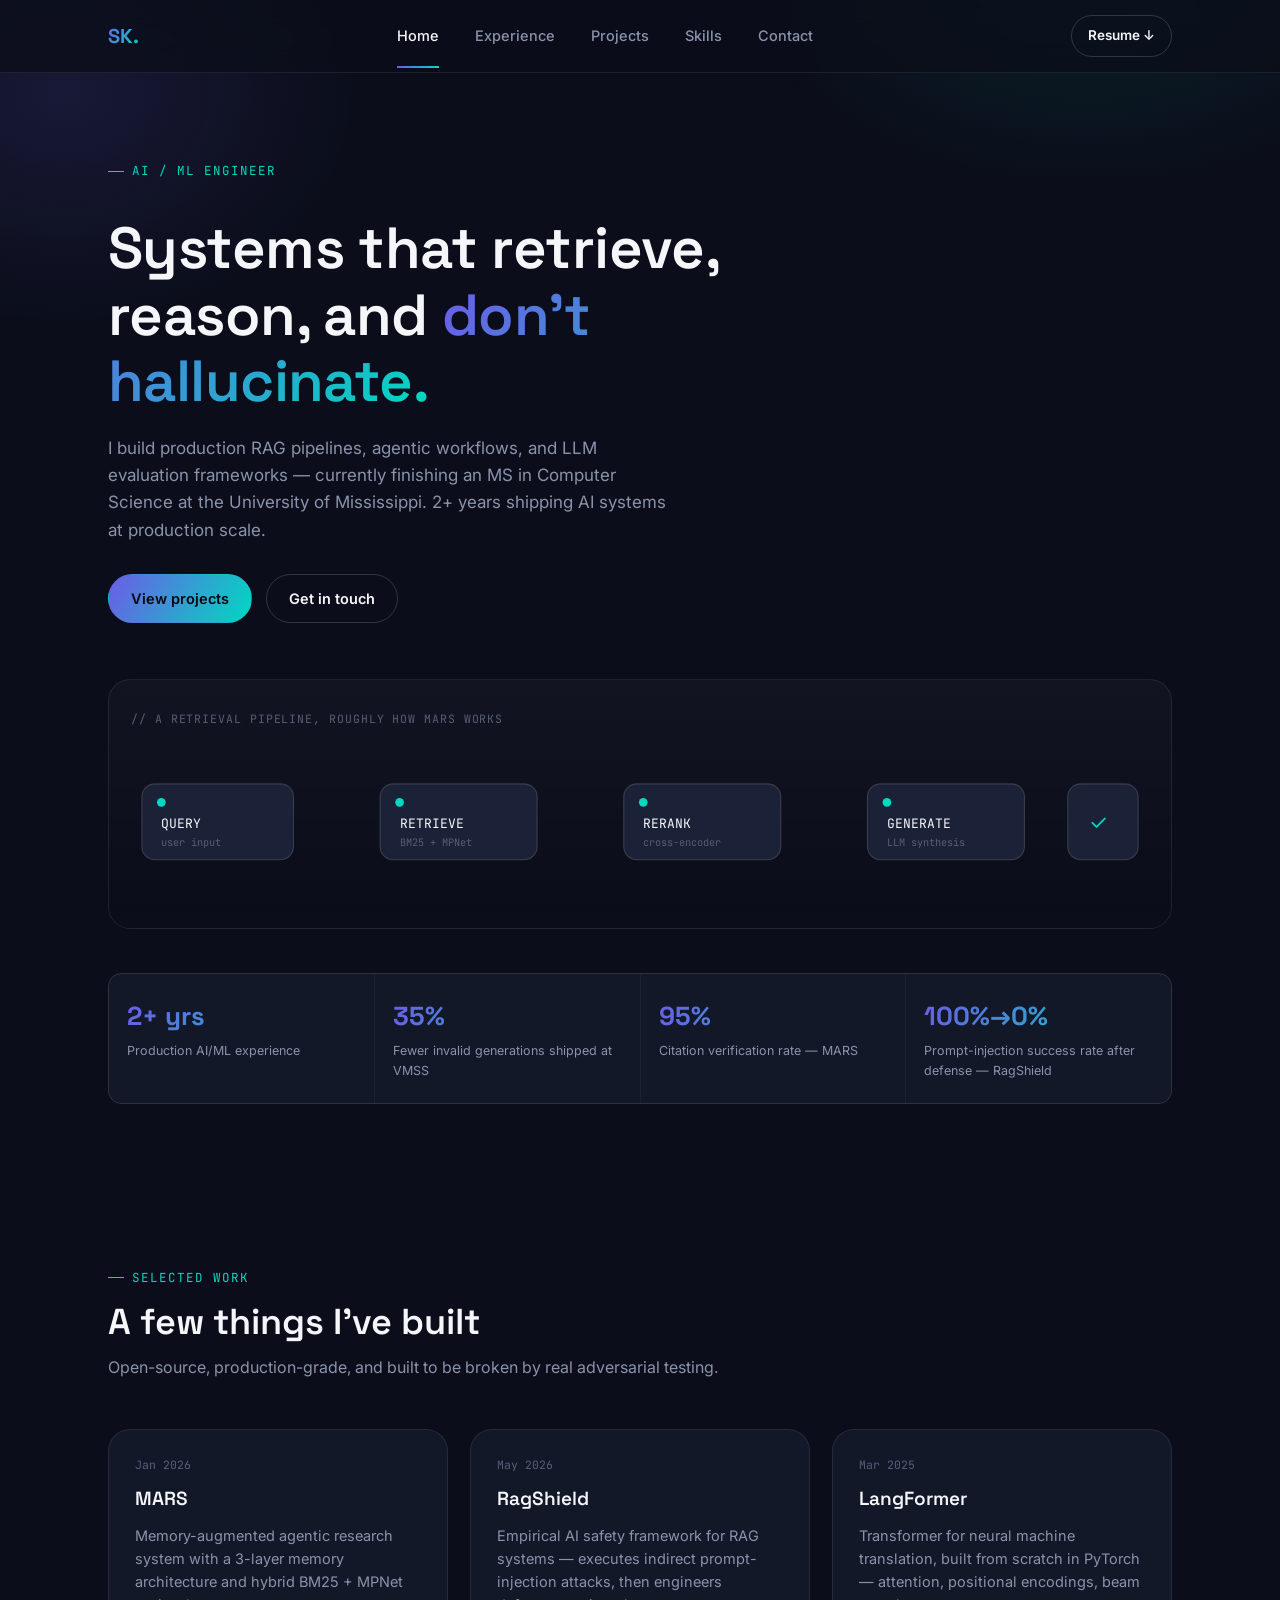
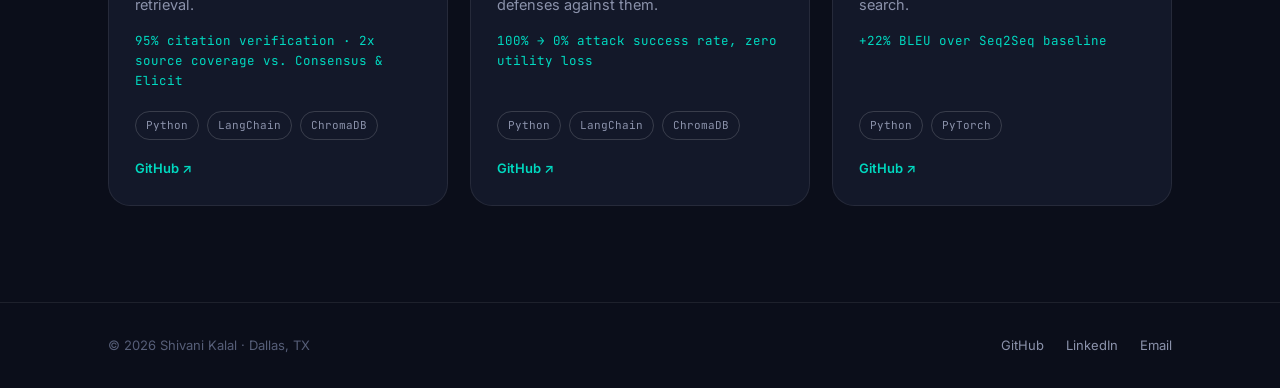
==== index.html @ 66dcbc68 "Add files via upload" ====
<!DOCTYPE html>
<html lang="en">
<head>
<meta charset="UTF-8">
<meta name="viewport" content="width=device-width, initial-scale=1.0">
<title>Shivani Kalal | AI/ML Engineer</title>
<meta name="description" content="Shivani Kalal — AI/ML Engineer building production RAG pipelines, agentic systems, and LLM evaluation frameworks.">
<link rel="stylesheet" href="styles.css">
</head>
<body>

<nav class="nav">
  <div class="wrap">
    <a href="index.html" class="logo">SK.</a>
    <ul class="nav-links">
      <li><a href="index.html">Home</a></li>
      <li><a href="experience.html">Experience</a></li>
      <li><a href="projects.html">Projects</a></li>
      <li><a href="skills.html">Skills</a></li>
      <li><a href="contact.html">Contact</a></li>
    </ul>
    <div class="nav-actions">
      <a href="assets/Shivani_Kalal_Resume.pdf" class="btn btn-ghost btn-sm" download>Resume ↓</a>
      <button class="nav-toggle" aria-label="Toggle menu" aria-expanded="false">☰</button>
    </div>
  </div>
</nav>

<header class="hero">
  <div class="wrap">
    <div class="hero-inner">
      <span class="eyebrow">AI / ML Engineer</span>
      <h1>Systems that retrieve, reason, and <span class="grad">don't hallucinate.</span></h1>
      <p class="hero-sub">I build production RAG pipelines, agentic workflows, and LLM evaluation frameworks — currently finishing an MS in Computer Science at the University of Mississippi. 2+ years shipping AI systems at production scale.</p>
      <div class="hero-actions">
        <a href="projects.html" class="btn btn-primary">View projects</a>
        <a href="contact.html" class="btn btn-ghost">Get in touch</a>
      </div>
    </div>

    <div class="pipeline">
      <div class="pipeline-label">// a retrieval pipeline, roughly how MARS works</div>
      <svg viewBox="0 0 940 140" xmlns="http://www.w3.org/2000/svg" role="img" aria-label="Diagram of a retrieval pipeline: query, retrieve, rerank, generate, verify">
        <defs>
          <linearGradient id="pl-grad" x1="0" y1="0" x2="1" y2="0">
            <stop offset="0%" stop-color="#6C5CE7"/>
            <stop offset="100%" stop-color="#00D9C0"/>
          </linearGradient>
        </defs>

        <!-- connecting lines -->
        <path class="pl-line" d="M150,70 L225,70"/>
        <path class="pl-line" d="M375,70 L450,70"/>
        <path class="pl-line" d="M600,70 L675,70"/>
        <path class="pl-line" d="M825,70 L860,70"/>

        <!-- node 1: query -->
        <g class="pl-n1">
          <rect class="pl-node-bg" x="10" y="35" width="140" height="70" rx="12"/>
          <circle class="pl-dot" cx="28" cy="52" r="4" fill="#00D9C0"/>
          <text class="pl-node-label" x="28" y="76">QUERY</text>
          <text class="pl-node-sub" x="28" y="92">user input</text>
        </g>

        <!-- node 2: retrieve -->
        <g class="pl-n2">
          <rect class="pl-node-bg" x="230" y="35" width="145" height="70" rx="12"/>
          <circle class="pl-dot" cx="248" cy="52" r="4" fill="#00D9C0"/>
          <text class="pl-node-label" x="248" y="76">RETRIEVE</text>
          <text class="pl-node-sub" x="248" y="92">BM25 + MPNet</text>
        </g>

        <!-- node 3: rerank -->
        <g class="pl-n3">
          <rect class="pl-node-bg" x="455" y="35" width="145" height="70" rx="12"/>
          <circle class="pl-dot" cx="473" cy="52" r="4" fill="#00D9C0"/>
          <text class="pl-node-label" x="473" y="76">RERANK</text>
          <text class="pl-node-sub" x="473" y="92">cross-encoder</text>
        </g>

        <!-- node 4: generate -->
        <g class="pl-n4">
          <rect class="pl-node-bg" x="680" y="35" width="145" height="70" rx="12"/>
          <circle class="pl-dot" cx="698" cy="52" r="4" fill="#00D9C0"/>
          <text class="pl-node-label" x="698" y="76">GENERATE</text>
          <text class="pl-node-sub" x="698" y="92">LLM synthesis</text>
        </g>

        <!-- node 5: verify -->
        <g class="pl-n5">
          <rect class="pl-node-bg" x="865" y="35" width="65" height="70" rx="12" stroke="#00D9C0"/>
          <text class="pl-check" x="885" y="78" font-size="20" fill="#00D9C0">✓</text>
        </g>
      </svg>
    </div>

    <div class="stat-strip">
      <div class="stat">
        <div class="num">2+ yrs</div>
        <div class="label">Production AI/ML experience</div>
      </div>
      <div class="stat">
        <div class="num">35%</div>
        <div class="label">Fewer invalid generations shipped at VMSS</div>
      </div>
      <div class="stat">
        <div class="num">95%</div>
        <div class="label">Citation verification rate — MARS</div>
      </div>
      <div class="stat">
        <div class="num">100%→0%</div>
        <div class="label">Prompt-injection success rate after defense — RagShield</div>
      </div>
    </div>
  </div>
</header>

<section id="featured-projects">
  <div class="wrap">
    <div class="section-head">
      <span class="eyebrow">Selected work</span>
      <h2>A few things I've built</h2>
      <p>Open-source, production-grade, and built to be broken by real adversarial testing.</p>
    </div>

    <div class="card-grid">
      <div class="card">
        <div class="card-top">
          <span class="card-date">Jan 2026</span>
        </div>
        <h3>MARS</h3>
        <p>Memory-augmented agentic research system with a 3-layer memory architecture and hybrid BM25 + MPNet retrieval.</p>
        <span class="metric">95% citation verification · 2x source coverage vs. Consensus &amp; Elicit</span>
        <div class="tag-row">
          <span class="tag">Python</span>
          <span class="tag">LangChain</span>
          <span class="tag">ChromaDB</span>
        </div>
        <div class="card-links">
          <a href="https://github.com/Shivani176" target="_blank" rel="noopener">GitHub ↗</a>
        </div>
      </div>

      <div class="card">
        <div class="card-top">
          <span class="card-date">May 2026</span>
        </div>
        <h3>RagShield</h3>
        <p>Empirical AI safety framework for RAG systems — executes indirect prompt-injection attacks, then engineers defenses against them.</p>
        <span class="metric">100% → 0% attack success rate, zero utility loss</span>
        <div class="tag-row">
          <span class="tag">Python</span>
          <span class="tag">LangChain</span>
          <span class="tag">ChromaDB</span>
        </div>
        <div class="card-links">
          <a href="https://github.com/Shivani176" target="_blank" rel="noopener">GitHub ↗</a>
        </div>
      </div>

      <div class="card">
        <div class="card-top">
          <span class="card-date">Mar 2025</span>
        </div>
        <h3>LangFormer</h3>
        <p>Transformer for neural machine translation, built from scratch in PyTorch — attention, positional encodings, beam search.</p>
        <span class="metric">+22% BLEU over Seq2Seq baseline</span>
        <div class="tag-row">
          <span class="tag">Python</span>
          <span class="tag">PyTorch</span>
        </div>
        <div class="card-links">
          <a href="https://github.com/Shivani176" target="_blank" rel="noopener">GitHub ↗</a>
        </div>
      </div>
    </div>
  </div>
</section>

<footer>
  <div class="wrap">
    <span class="footer-note">© 2026 Shivani Kalal · Dallas, TX</span>
    <div class="footer-links">
      <a href="https://github.com/Shivani176" target="_blank" rel="noopener">GitHub</a>
      <a href="https://linkedin.com/in/shivani-rk" target="_blank" rel="noopener">LinkedIn</a>
      <a href="mailto:shivani.rk06@gmail.com">Email</a>
    </div>
  </div>
</footer>

<script src="script.js"></script>
</body>
</html>
---- styles.css ----
/* ============================================
   Shivani Kalal — Portfolio
   Design tokens
   ============================================ */
@import url('https://fonts.googleapis.com/css2?family=Space+Grotesk:wght@500;600;700&family=Inter:wght@400;500;600&family=JetBrains+Mono:wght@400;500&display=swap');

:root{
  --bg:            #0B0E1A;
  --bg-surface:    #131829;
  --bg-surface-2:  #1B2136;
  --border:        rgba(255,255,255,0.08);
  --border-strong: rgba(255,255,255,0.16);

  --text:          #F5F6FA;
  --text-muted:    #8B92AB;
  --text-dim:      #565E78;

  --violet: #6C5CE7;
  --teal:   #00D9C0;
  --coral:  #FF6B9D;

  --grad-primary: linear-gradient(120deg, var(--violet), var(--teal));
  --grad-accent:  linear-gradient(120deg, var(--coral), var(--violet));
  --grad-glow:    radial-gradient(circle, rgba(108,92,231,0.35), transparent 70%);

  --font-display: 'Space Grotesk', sans-serif;
  --font-body:    'Inter', sans-serif;
  --font-mono:    'JetBrains Mono', monospace;

  --radius-sm: 8px;
  --radius-md: 14px;
  --radius-lg: 22px;

  --max-width: 1120px;
}

/* ============================================
   Reset
   ============================================ */
*, *::before, *::after{ box-sizing: border-box; }
html{ scroll-behavior: smooth; }
body{
  margin: 0;
  background: var(--bg);
  color: var(--text);
  font-family: var(--font-body);
  font-size: 16px;
  line-height: 1.6;
  -webkit-font-smoothing: antialiased;
}
img{ max-width: 100%; display: block; }
a{ color: inherit; text-decoration: none; }
ul{ list-style: none; margin: 0; padding: 0; }
h1,h2,h3,h4{ font-family: var(--font-display); font-weight: 600; margin: 0; line-height: 1.15; }
p{ margin: 0; }
button{ font-family: inherit; cursor: pointer; }

:focus-visible{
  outline: 2px solid var(--teal);
  outline-offset: 3px;
  border-radius: 4px;
}

@media (prefers-reduced-motion: reduce){
  *{ animation-duration: 0.01ms !important; animation-iteration-count: 1 !important; transition-duration: 0.01ms !important; scroll-behavior: auto !important; }
}

/* ============================================
   Background atmosphere
   ============================================ */
body::before{
  content: "";
  position: fixed;
  inset: 0;
  background:
    radial-gradient(600px 400px at 85% -5%, rgba(0,217,192,0.10), transparent 60%),
    radial-gradient(500px 400px at 5% 10%, rgba(108,92,231,0.14), transparent 60%);
  pointer-events: none;
  z-index: 0;
}

/* ============================================
   Layout helpers
   ============================================ */
.wrap{
  max-width: var(--max-width);
  margin: 0 auto;
  padding: 0 28px;
  position: relative;
  z-index: 1;
}
section{ padding: 96px 0; position: relative; z-index: 1; }
.section-head{ margin-bottom: 48px; max-width: 620px; }
.eyebrow{
  display: inline-flex;
  align-items: center;
  gap: 8px;
  font-family: var(--font-mono);
  font-size: 12.5px;
  letter-spacing: 0.08em;
  text-transform: uppercase;
  color: var(--teal);
  margin-bottom: 14px;
}
.eyebrow::before{
  content: "";
  width: 16px; height: 1px;
  background: var(--teal);
}
.section-head h2{ font-size: clamp(26px, 3.4vw, 36px); margin-bottom: 12px; }
.section-head p{ color: var(--text-muted); font-size: 16px; }

/* ============================================
   Nav
   ============================================ */
.nav{
  position: sticky; top: 0; z-index: 50;
  background: rgba(11,14,26,0.75);
  backdrop-filter: blur(14px);
  border-bottom: 1px solid var(--border);
}
.nav .wrap{
  display: flex; align-items: center; justify-content: space-between;
  height: 72px;
}
.logo{
  font-family: var(--font-display);
  font-weight: 700;
  font-size: 20px;
  background: var(--grad-primary);
  -webkit-background-clip: text;
  background-clip: text;
  color: transparent;
}
.nav-links{
  display: flex;
  align-items: center;
  gap: 36px;
}
.nav-links a{
  font-size: 14.5px;
  color: var(--text-muted);
  font-weight: 500;
  transition: color 0.2s ease;
  position: relative;
}
.nav-links a:hover, .nav-links a.active{ color: var(--text); }
.nav-links a.active::after{
  content: "";
  position: absolute;
  left: 0; right: 0; bottom: -24px;
  height: 2px;
  background: var(--grad-primary);
}
.nav-actions{ display: flex; align-items: center; gap: 14px; }
.nav-toggle{
  display: none;
  background: none; border: 1px solid var(--border-strong);
  border-radius: var(--radius-sm);
  width: 40px; height: 40px;
  color: var(--text);
  align-items: center; justify-content: center;
}

/* ============================================
   Buttons
   ============================================ */
.btn{
  display: inline-flex;
  align-items: center;
  gap: 8px;
  padding: 12px 22px;
  border-radius: 999px;
  font-size: 14.5px;
  font-weight: 600;
  border: 1px solid transparent;
  transition: transform 0.2s ease, box-shadow 0.2s ease, border-color 0.2s ease, background 0.2s ease;
  white-space: nowrap;
}
.btn-primary{
  background: var(--grad-primary);
  color: #06070D;
}
.btn-primary:hover{ transform: translateY(-2px); box-shadow: 0 10px 30px -8px rgba(0,217,192,0.45); }
.btn-ghost{
  background: transparent;
  border-color: var(--border-strong);
  color: var(--text);
}
.btn-ghost:hover{ border-color: var(--teal); color: var(--teal); transform: translateY(-2px); }
.btn-sm{ padding: 9px 16px; font-size: 13.5px; }

/* ============================================
   Hero
   ============================================ */
.hero{ padding: 88px 0 60px; }
.hero-inner{ display: grid; gap: 20px; max-width: 720px; }
.hero h1{
  font-size: clamp(36px, 5.6vw, 58px);
  letter-spacing: -0.01em;
}
.hero h1 .grad{
  background: var(--grad-primary);
  -webkit-background-clip: text; background-clip: text; color: transparent;
}
.hero-sub{
  font-size: 17px;
  color: var(--text-muted);
  max-width: 560px;
}
.hero-actions{ display: flex; gap: 14px; flex-wrap: wrap; margin-top: 10px; }

/* Pipeline diagram */
.pipeline{
  margin-top: 56px;
  padding: 30px 22px 22px;
  border: 1px solid var(--border);
  border-radius: var(--radius-lg);
  background: linear-gradient(180deg, rgba(255,255,255,0.03), rgba(255,255,255,0));
  overflow-x: auto;
}
.pipeline-label{
  font-family: var(--font-mono);
  font-size: 11.5px;
  color: var(--text-dim);
  text-transform: uppercase;
  letter-spacing: 0.08em;
  margin-bottom: 18px;
}
.pipeline svg{ width: 100%; height: auto; min-width: 560px; }
.pl-node-bg{ fill: var(--bg-surface-2); stroke: var(--border-strong); stroke-width: 1; }
.pl-node-label{ fill: var(--text); font-family: var(--font-mono); font-size: 12px; }
.pl-node-sub{ fill: var(--text-dim); font-family: var(--font-mono); font-size: 9.5px; }
.pl-dot{ animation: pl-pulse 3.6s ease-in-out infinite; }
.pl-line{
  stroke: url(#pl-grad);
  stroke-width: 2;
  fill: none;
  stroke-dasharray: 6 7;
  animation: pl-flow 1.4s linear infinite;
}
.pl-check{ animation: pl-pulse 3.6s ease-in-out infinite; animation-delay: 2.6s; }

@keyframes pl-flow{ to{ stroke-dashoffset: -26; } }
@keyframes pl-pulse{
  0%, 100%{ opacity: 0.35; }
  8%, 18%{ opacity: 1; }
}
.pl-n2 .pl-dot{ animation-delay: 0.5s; }
.pl-n3 .pl-dot{ animation-delay: 1.1s; }
.pl-n4 .pl-dot{ animation-delay: 1.7s; }
.pl-n5 .pl-dot{ animation-delay: 2.3s; }

/* Stat strip */
.stat-strip{
  display: grid;
  grid-template-columns: repeat(4, 1fr);
  gap: 1px;
  background: var(--border);
  border: 1px solid var(--border);
  border-radius: var(--radius-md);
  overflow: hidden;
  margin-top: 44px;
}
.stat{
  background: var(--bg-surface);
  padding: 22px 18px;
  text-align: left;
}
.stat .num{
  font-family: var(--font-display);
  font-size: 26px;
  font-weight: 700;
  background: var(--grad-primary);
  -webkit-background-clip: text; background-clip: text; color: transparent;
}
.stat .label{ font-size: 12.5px; color: var(--text-muted); margin-top: 4px; }

/* ============================================
   Cards (projects)
   ============================================ */
.card-grid{
  display: grid;
  grid-template-columns: repeat(3, 1fr);
  gap: 22px;
}
.card{
  background: var(--bg-surface);
  border: 1px solid var(--border);
  border-radius: var(--radius-lg);
  padding: 26px;
  display: flex;
  flex-direction: column;
  gap: 14px;
  position: relative;
  transition: border-color 0.25s ease, transform 0.25s ease;
}
.card:hover{ border-color: var(--border-strong); transform: translateY(-4px); }
.card::before{
  content: "";
  position: absolute;
  inset: -1px;
  border-radius: var(--radius-lg);
  padding: 1px;
  background: var(--grad-primary);
  opacity: 0;
  transition: opacity 0.25s ease;
  -webkit-mask: linear-gradient(#000 0 0) content-box, linear-gradient(#000 0 0);
  -webkit-mask-composite: xor;
  mask-composite: exclude;
  pointer-events: none;
}
.card:hover::before{ opacity: 1; }
.card-top{ display: flex; align-items: center; justify-content: space-between; }
.card-date{ font-family: var(--font-mono); font-size: 11.5px; color: var(--text-dim); }
.card h3{ font-size: 19px; }
.card p{ color: var(--text-muted); font-size: 14.5px; }
.card .metric{
  font-family: var(--font-mono);
  font-size: 12.5px;
  color: var(--teal);
}
.tag-row{ display: flex; flex-wrap: wrap; gap: 8px; margin-top: auto; padding-top: 6px; }
.tag{
  font-family: var(--font-mono);
  font-size: 11px;
  padding: 5px 10px;
  border-radius: 999px;
  border: 1px solid var(--border-strong);
  color: var(--text-muted);
}
.card-links{ display: flex; gap: 16px; margin-top: 4px; }
.card-links a{ font-size: 13px; font-weight: 600; color: var(--teal); }
.card-links a:hover{ color: var(--coral); }

/* ============================================
   Timeline (experience)
   ============================================ */
.timeline{ position: relative; padding-left: 32px; }
.timeline::before{
  content: "";
  position: absolute; left: 6px; top: 6px; bottom: 6px;
  width: 2px;
  background: var(--grad-primary);
  opacity: 0.4;
}
.tl-item{ position: relative; padding-bottom: 52px; }
.tl-item:last-child{ padding-bottom: 0; }
.tl-item::before{
  content: "";
  position: absolute; left: -32px; top: 4px;
  width: 12px; height: 12px;
  border-radius: 50%;
  background: var(--bg);
  border: 2px solid var(--teal);
}
.tl-role{ font-size: 20px; margin-bottom: 2px; }
.tl-org{ color: var(--teal); font-size: 14.5px; font-weight: 500; }
.tl-date{ font-family: var(--font-mono); font-size: 12px; color: var(--text-dim); margin: 6px 0 14px; }
.tl-bullets li{
  color: var(--text-muted);
  font-size: 14.5px;
  padding-left: 18px;
  position: relative;
  margin-bottom: 10px;
}
.tl-bullets li::before{
  content: "";
  position: absolute; left: 0; top: 8px;
  width: 6px; height: 6px;
  border-radius: 50%;
  background: var(--coral);
}

/* ============================================
   Skills
   ============================================ */
.skill-groups{ display: grid; grid-template-columns: repeat(2, 1fr); gap: 20px; }
.skill-card{
  background: var(--bg-surface);
  border: 1px solid var(--border);
  border-radius: var(--radius-md);
  padding: 22px 24px;
}
.skill-card h3{
  font-size: 13px;
  font-family: var(--font-mono);
  text-transform: uppercase;
  letter-spacing: 0.06em;
  color: var(--text-dim);
  margin-bottom: 14px;
}
.chip-row{ display: flex; flex-wrap: wrap; gap: 9px; }
.chip{
  font-size: 13px;
  padding: 7px 13px;
  border-radius: 8px;
  background: var(--bg-surface-2);
  border: 1px solid var(--border);
  color: var(--text);
  transition: border-color 0.2s ease, color 0.2s ease;
}
.chip:hover{ border-color: var(--teal); color: var(--teal); }

/* ============================================
   Contact
   ============================================ */
.contact-grid{
  display: grid;
  grid-template-columns: 1.1fr 1fr;
  gap: 40px;
  align-items: start;
}
.contact-cards{ display: grid; gap: 14px; }
.contact-card{
  display: flex; align-items: center; gap: 14px;
  background: var(--bg-surface);
  border: 1px solid var(--border);
  border-radius: var(--radius-md);
  padding: 16px 18px;
  transition: border-color 0.2s ease, transform 0.2s ease;
}
.contact-card:hover{ border-color: var(--teal); transform: translateX(4px); }
.contact-icon{
  width: 38px; height: 38px;
  border-radius: 10px;
  background: var(--grad-primary);
  display: flex; align-items: center; justify-content: center;
  flex-shrink: 0;
  color: #06070D;
  font-family: var(--font-mono);
  font-weight: 700;
  font-size: 13px;
}
.contact-meta .k{ font-size: 12px; color: var(--text-dim); font-family: var(--font-mono); }
.contact-meta .v{ font-size: 14.5px; font-weight: 500; }

.form{ display: grid; gap: 16px; background: var(--bg-surface); border: 1px solid var(--border); border-radius: var(--radius-lg); padding: 28px; }
.field{ display: grid; gap: 8px; }
.field label{ font-size: 12.5px; font-family: var(--font-mono); color: var(--text-dim); text-transform: uppercase; letter-spacing: 0.05em; }
.field input, .field textarea{
  background: var(--bg-surface-2);
  border: 1px solid var(--border-strong);
  border-radius: var(--radius-sm);
  padding: 12px 14px;
  color: var(--text);
  font-family: var(--font-body);
  font-size: 14.5px;
  resize: vertical;
}
.field input:focus, .field textarea:focus{ outline: none; border-color: var(--teal); }

/* ============================================
   Footer
   ============================================ */
footer{
  border-top: 1px solid var(--border);
  padding: 32px 0;
}
footer .wrap{
  display: flex; align-items: center; justify-content: space-between;
  flex-wrap: wrap; gap: 12px;
}
.footer-note{ font-size: 13px; color: var(--text-dim); }
.footer-links{ display: flex; gap: 22px; }
.footer-links a{ font-size: 13px; color: var(--text-muted); }
.footer-links a:hover{ color: var(--teal); }

/* ============================================
   Page hero (secondary pages)
   ============================================ */
.page-hero{ padding: 64px 0 20px; }
.page-hero h1{ font-size: clamp(30px, 4.4vw, 44px); }
.page-hero p{ color: var(--text-muted); margin-top: 12px; max-width: 560px; }

/* ============================================
   Responsive
   ============================================ */
@media (max-width: 860px){
  .card-grid{ grid-template-columns: 1fr 1fr; }
  .skill-groups{ grid-template-columns: 1fr; }
  .contact-grid{ grid-template-columns: 1fr; }
  .stat-strip{ grid-template-columns: repeat(2, 1fr); }
}

@media (max-width: 680px){
  section{ padding: 64px 0; }
  .nav-links{
    position: fixed; top: 72px; left: 0; right: 0;
    background: var(--bg-surface);
    border-bottom: 1px solid var(--border);
    flex-direction: column;
    align-items: flex-start;
    padding: 20px 28px 28px;
    gap: 20px;
    transform: translateY(-130%);
    transition: transform 0.28s ease;
    z-index: 40;
  }
  .nav-links.open{ transform: translateY(0); }
  .nav-links a.active::after{ display: none; }
  .nav-toggle{ display: flex; }
  .nav-actions .btn-ghost{ display: none; }
  .card-grid{ grid-template-columns: 1fr; }
  .stat-strip{ grid-template-columns: 1fr 1fr; }
  .hero-actions .btn{ flex: 1; justify-content: center; }
}
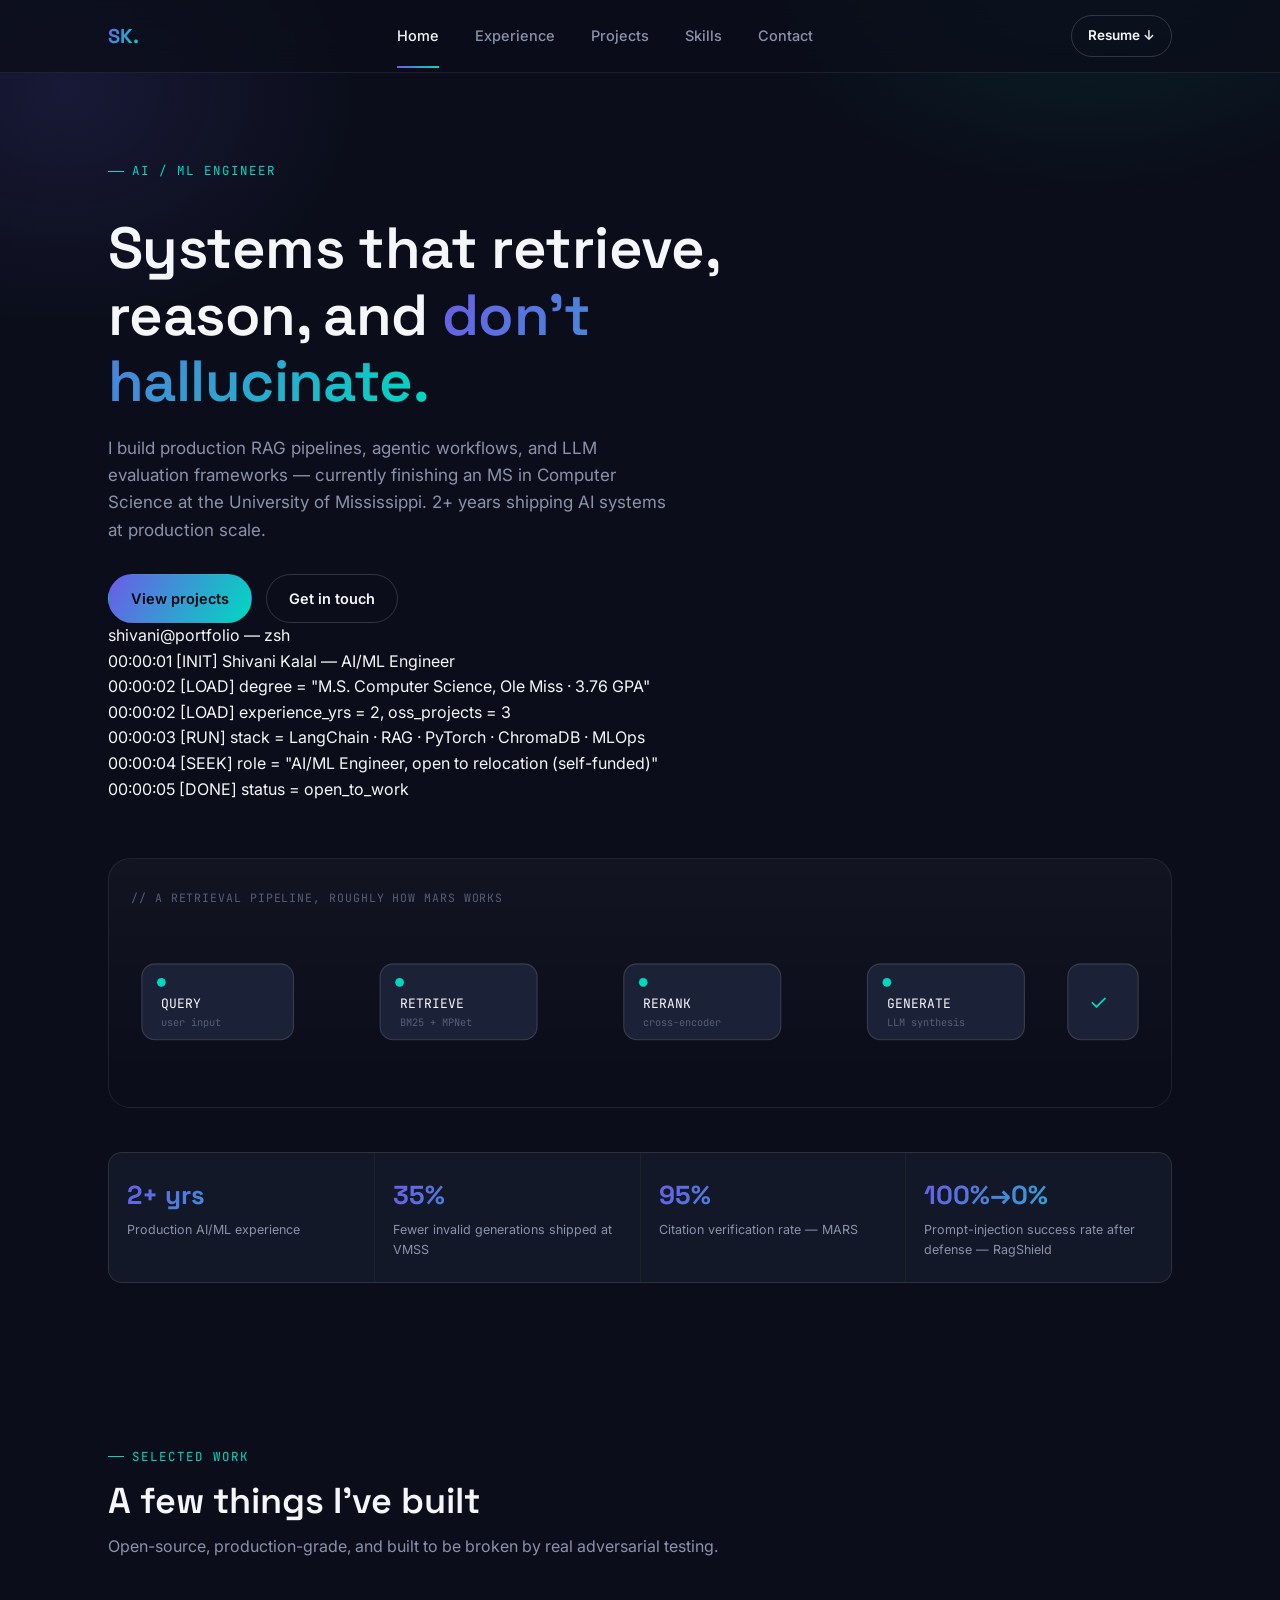
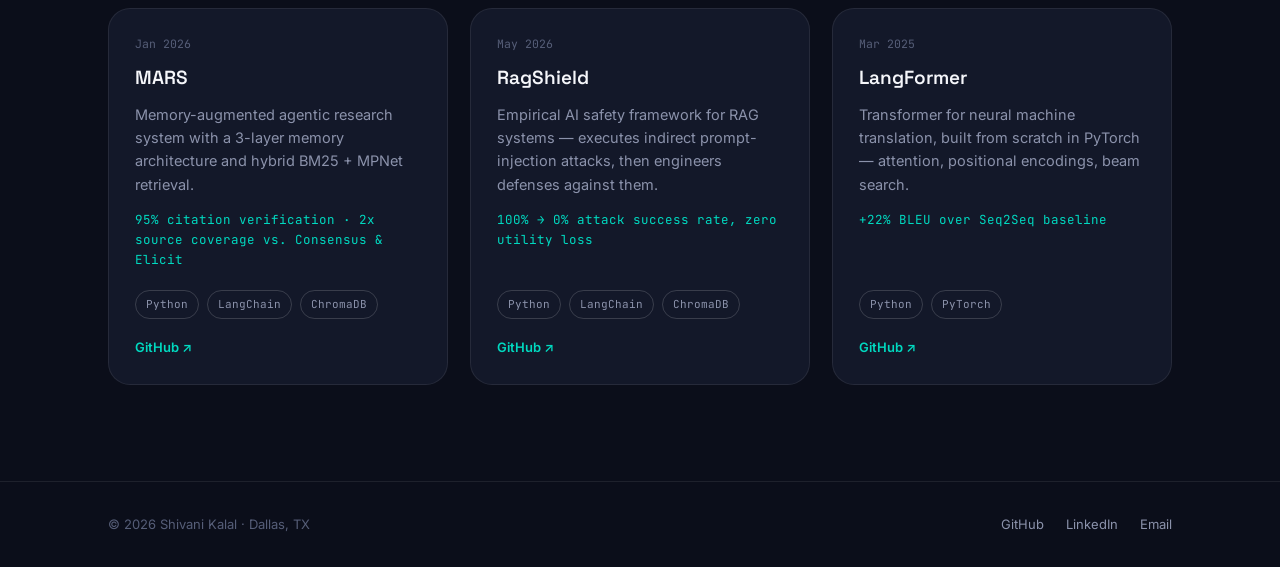
==== commit d13cba32: "Update index.html" ====
--- a/index.html
+++ b/index.html
@@ -37,6 +37,22 @@
         <a href="contact.html" class="btn btn-ghost">Get in touch</a>
       </div>
     </div>
+    <div class="terminal">
+  <div class="terminal-bar">
+    <span class="terminal-dot red"></span>
+    <span class="terminal-dot yellow"></span>
+    <span class="terminal-dot green"></span>
+    <span class="terminal-title">shivani@portfolio — zsh</span>
+  </div>
+  <div class="terminal-body">
+    <div class="terminal-line"><span class="t-time">00:00:01</span> <span class="t-tag">[INIT]</span> Shivani Kalal — AI/ML Engineer</div>
+    <div class="terminal-line"><span class="t-time">00:00:02</span> <span class="t-tag">[LOAD]</span> <span class="t-key">degree</span> = <span class="t-val">"M.S. Computer Science, Ole Miss · 3.76 GPA"</span></div>
+    <div class="terminal-line"><span class="t-time">00:00:02</span> <span class="t-tag">[LOAD]</span> <span class="t-key">experience_yrs</span> = <span class="t-val">2</span>, <span class="t-key">oss_projects</span> = <span class="t-val">3</span></div>
+    <div class="terminal-line"><span class="t-time">00:00:03</span> <span class="t-tag">[RUN]</span> <span class="t-key">stack</span> = <span class="t-val">LangChain · RAG · PyTorch · ChromaDB · MLOps</span></div>
+    <div class="terminal-line"><span class="t-time">00:00:04</span> <span class="t-tag seek">[SEEK]</span> <span class="t-key">role</span> = <span class="t-val">"AI/ML Engineer, open to relocation (self-funded)"</span></div>
+    <div class="terminal-line"><span class="t-time">00:00:05</span> <span class="t-tag done">[DONE]</span> <span class="t-key">status</span> = <span class="t-val">open_to_work</span><span class="t-cursor"></span></div>
+  </div>
+</div>
 
     <div class="pipeline">
       <div class="pipeline-label">// a retrieval pipeline, roughly how MARS works</div>
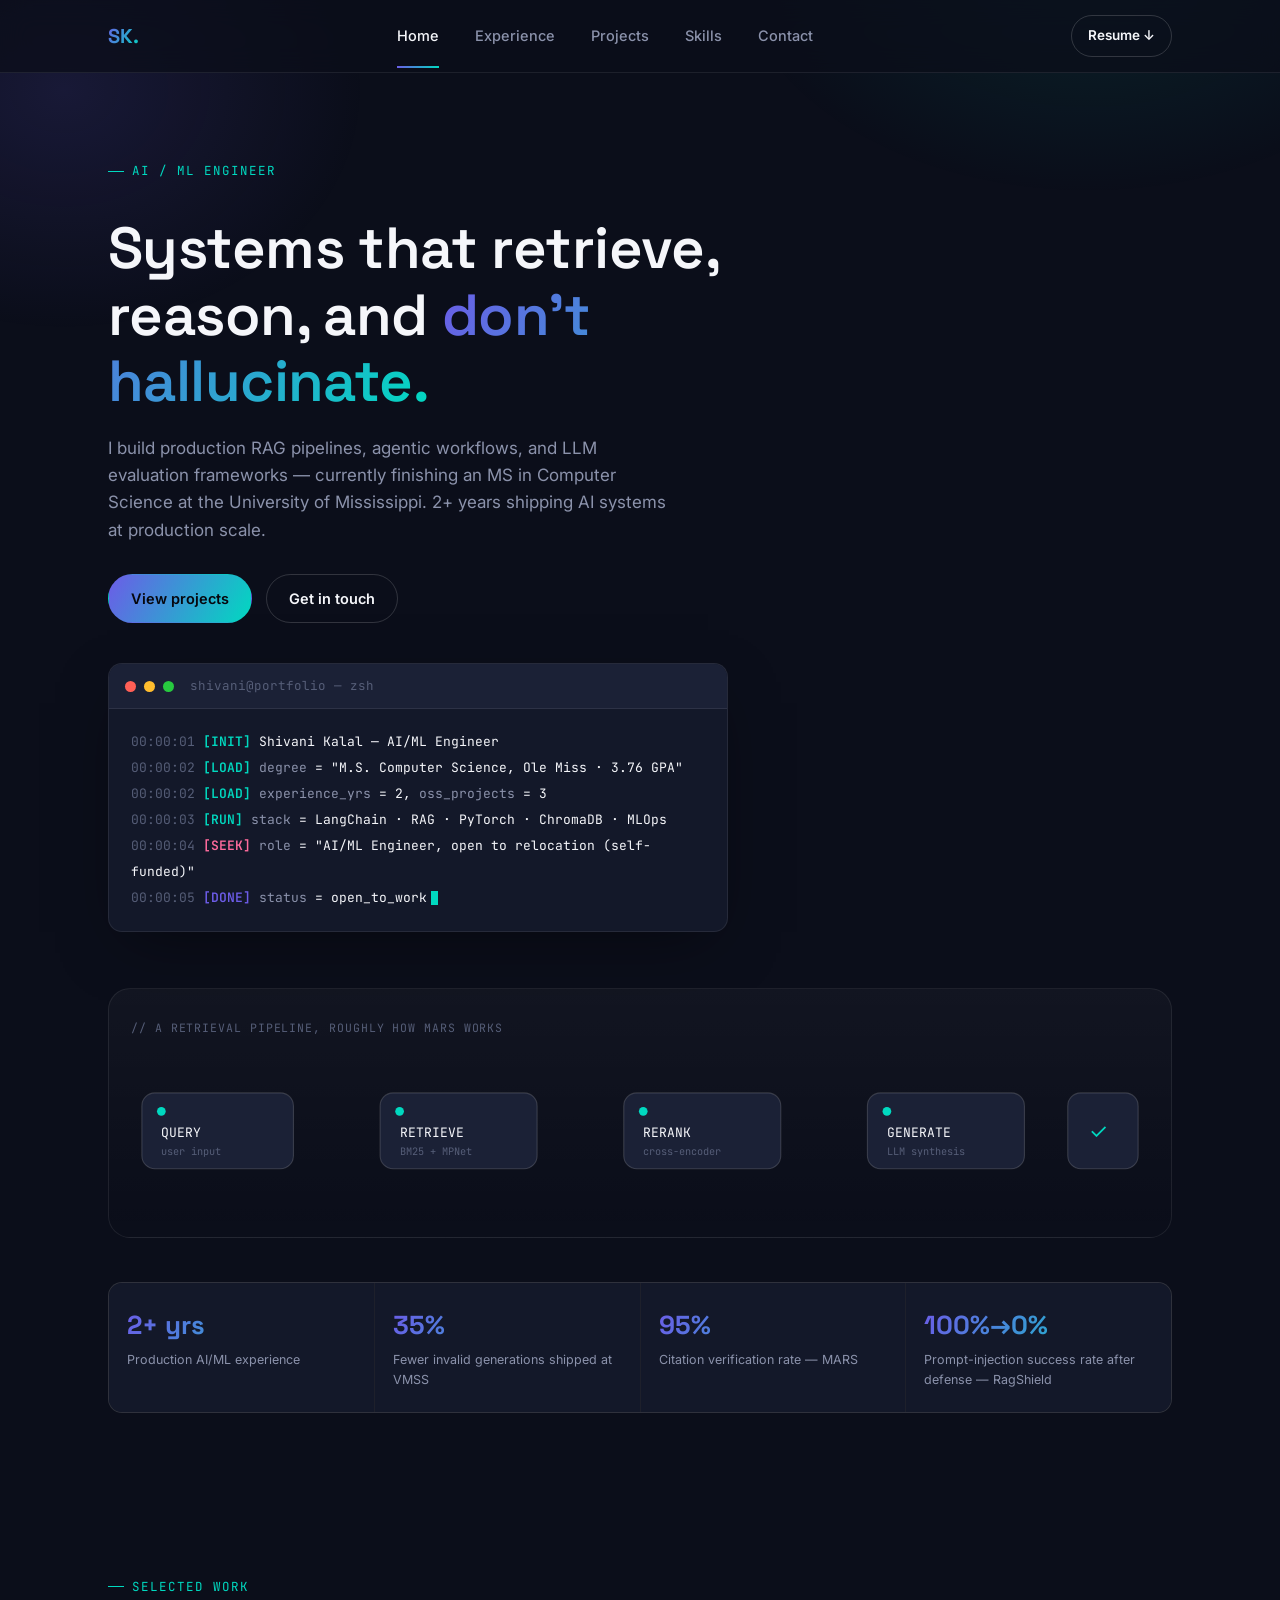
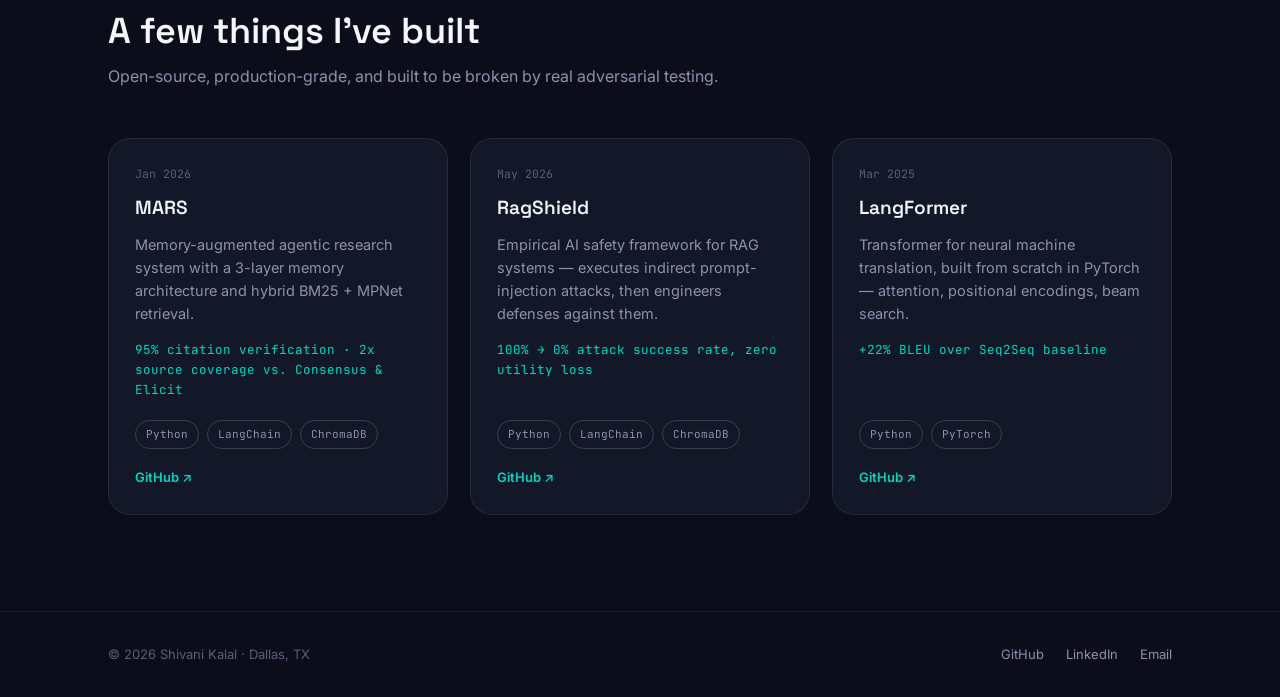
==== commit 07391a56: "Update index.html" ====
--- a/index.html
+++ b/index.html
@@ -28,31 +28,34 @@
 
 <header class="hero">
   <div class="wrap">
-    <div class="hero-inner">
-      <span class="eyebrow">AI / ML Engineer</span>
-      <h1>Systems that retrieve, reason, and <span class="grad">don't hallucinate.</span></h1>
-      <p class="hero-sub">I build production RAG pipelines, agentic workflows, and LLM evaluation frameworks — currently finishing an MS in Computer Science at the University of Mississippi. 2+ years shipping AI systems at production scale.</p>
-      <div class="hero-actions">
-        <a href="projects.html" class="btn btn-primary">View projects</a>
-        <a href="contact.html" class="btn btn-ghost">Get in touch</a>
-      </div>
-    </div>
-    <div class="terminal">
-  <div class="terminal-bar">
-    <span class="terminal-dot red"></span>
-    <span class="terminal-dot yellow"></span>
-    <span class="terminal-dot green"></span>
-    <span class="terminal-title">shivani@portfolio — zsh</span>
-  </div>
-  <div class="terminal-body">
-    <div class="terminal-line"><span class="t-time">00:00:01</span> <span class="t-tag">[INIT]</span> Shivani Kalal — AI/ML Engineer</div>
-    <div class="terminal-line"><span class="t-time">00:00:02</span> <span class="t-tag">[LOAD]</span> <span class="t-key">degree</span> = <span class="t-val">"M.S. Computer Science, Ole Miss · 3.76 GPA"</span></div>
-    <div class="terminal-line"><span class="t-time">00:00:02</span> <span class="t-tag">[LOAD]</span> <span class="t-key">experience_yrs</span> = <span class="t-val">2</span>, <span class="t-key">oss_projects</span> = <span class="t-val">3</span></div>
-    <div class="terminal-line"><span class="t-time">00:00:03</span> <span class="t-tag">[RUN]</span> <span class="t-key">stack</span> = <span class="t-val">LangChain · RAG · PyTorch · ChromaDB · MLOps</span></div>
-    <div class="terminal-line"><span class="t-time">00:00:04</span> <span class="t-tag seek">[SEEK]</span> <span class="t-key">role</span> = <span class="t-val">"AI/ML Engineer, open to relocation (self-funded)"</span></div>
-    <div class="terminal-line"><span class="t-time">00:00:05</span> <span class="t-tag done">[DONE]</span> <span class="t-key">status</span> = <span class="t-val">open_to_work</span><span class="t-cursor"></span></div>
-  </div>
-</div>
+    <div class="hero-grid">
+      <div class="hero-inner">
+        <span class="eyebrow">AI / ML Engineer</span>
+        <h1>Systems that retrieve, reason, and <span class="grad">don't hallucinate.</span></h1>
+        <p class="hero-sub">I build production RAG pipelines, agentic workflows, and LLM evaluation frameworks — currently finishing an MS in Computer Science at the University of Mississippi. 2+ years shipping AI systems at production scale.</p>
+        <div class="hero-actions">
+          <a href="projects.html" class="btn btn-primary">View projects</a>
+          <a href="contact.html" class="btn btn-ghost">Get in touch</a>
+        </div>
+      </div>
+
+      <div class="terminal">
+        <div class="terminal-bar">
+          <span class="terminal-dot red"></span>
+          <span class="terminal-dot yellow"></span>
+          <span class="terminal-dot green"></span>
+          <span class="terminal-title">shivani@portfolio — zsh</span>
+        </div>
+        <div class="terminal-body">
+          <div class="terminal-line"><span class="t-time">00:00:01</span> <span class="t-tag">[INIT]</span> Shivani Kalal — AI/ML Engineer</div>
+          <div class="terminal-line"><span class="t-time">00:00:02</span> <span class="t-tag">[LOAD]</span> <span class="t-key">degree</span> = <span class="t-val">"M.S. Computer Science, Ole Miss · 3.76 GPA"</span></div>
+          <div class="terminal-line"><span class="t-time">00:00:02</span> <span class="t-tag">[LOAD]</span> <span class="t-key">experience_yrs</span> = <span class="t-val">2</span>, <span class="t-key">oss_projects</span> = <span class="t-val">3</span></div>
+          <div class="terminal-line"><span class="t-time">00:00:03</span> <span class="t-tag">[RUN]</span> <span class="t-key">stack</span> = <span class="t-val">LangChain · RAG · PyTorch · ChromaDB · MLOps</span></div>
+          <div class="terminal-line"><span class="t-time">00:00:04</span> <span class="t-tag seek">[SEEK]</span> <span class="t-key">role</span> = <span class="t-val">"AI/ML Engineer, open to relocation (self-funded)"</span></div>
+          <div class="terminal-line"><span class="t-time">00:00:05</span> <span class="t-tag done">[DONE]</span> <span class="t-key">status</span> = <span class="t-val">open_to_work</span><span class="t-cursor"></span></div>
+        </div>
+      </div>
+    </div>
 
     <div class="pipeline">
       <div class="pipeline-label">// a retrieval pipeline, roughly how MARS works</div>
--- a/styles.css
+++ b/styles.css
@@ -193,6 +193,50 @@
 /* ============================================
    Hero
    ============================================ */
+
+/* Terminal intro block */
+.terminal{
+  margin-top: 40px;
+  max-width: 620px;
+  background: var(--bg-surface);
+  border: 1px solid var(--border);
+  border-radius: var(--radius-md);
+  overflow: hidden;
+  box-shadow: 0 20px 60px -20px rgba(0,0,0,0.5);
+}
+.terminal-bar{
+  display: flex; align-items: center; gap: 8px;
+  padding: 12px 16px;
+  background: var(--bg-surface-2);
+  border-bottom: 1px solid var(--border);
+}
+.terminal-dot{ width: 11px; height: 11px; border-radius: 50%; }
+.terminal-dot.red{ background: #FF5F56; }
+.terminal-dot.yellow{ background: #FFBD2E; }
+.terminal-dot.green{ background: #27C93F; }
+.terminal-title{ margin-left: 8px; font-family: var(--font-mono); font-size: 12.5px; color: var(--text-dim); }
+.terminal-body{ padding: 20px 22px; font-family: var(--font-mono); font-size: 13px; line-height: 2; }
+.terminal-line{ white-space: pre-wrap; }
+.t-time{ color: var(--text-dim); }
+.t-tag{ color: var(--teal); font-weight: 600; }
+.t-tag.seek{ color: var(--coral); }
+.t-tag.done{ color: var(--violet); }
+.t-key{ color: var(--text-muted); }
+.t-val{ color: var(--text); }
+.t-cursor{
+  display: inline-block; width: 7px; height: 14px;
+  background: var(--teal); margin-left: 4px;
+  animation: t-blink 1s steps(1) infinite;
+  vertical-align: middle;
+}
+@keyframes t-blink{ 50%{ opacity: 0; } }
+
+@media (max-width: 680px){
+  .terminal-body{ font-size: 12px; }
+}
+
+
+
 .hero{ padding: 88px 0 60px; }
 .hero-inner{ display: grid; gap: 20px; max-width: 720px; }
 .hero h1{
